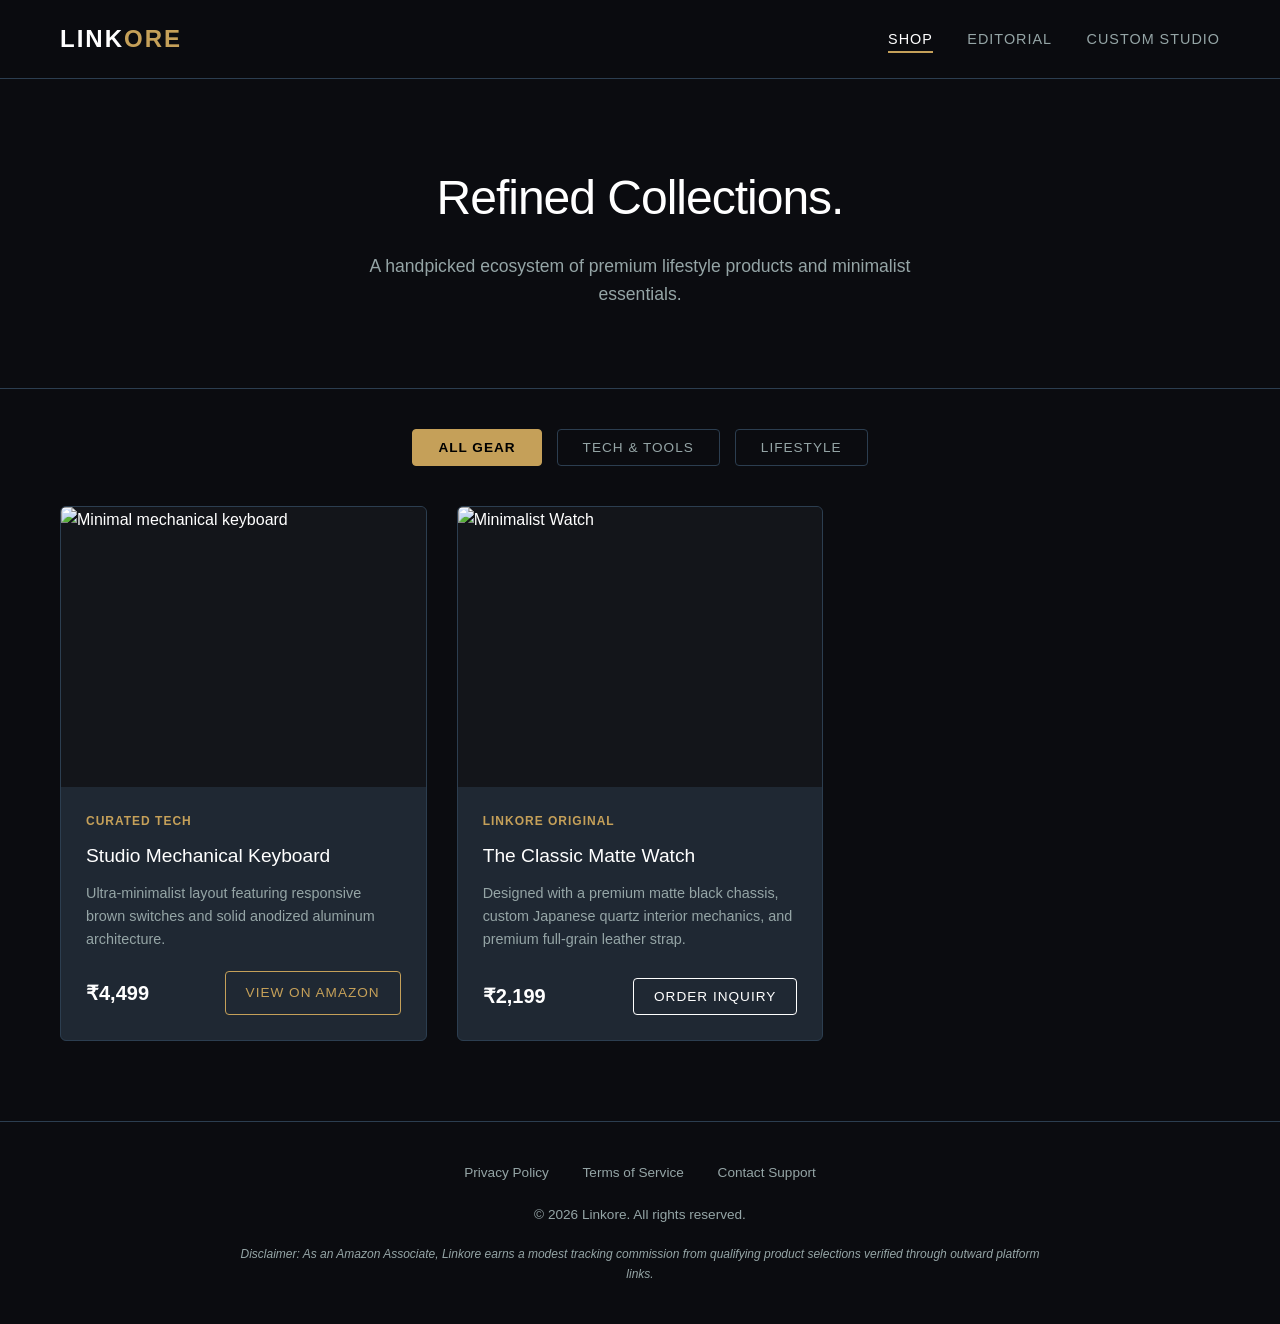
==== index.html @ 754200e3 "index.html" ====
<!DOCTYPE html>
<html lang="en">
<head>
    <meta charset="UTF-8">
    <meta name="viewport" content="width=device-width, initial-scale=1.0">
    <title>Linkore | Premium Curated Essentials</title>
    <link rel="stylesheet" href="style.css">
</head>
<body>

    <header>
        <div class="nav-container">
            <a href="index.html" class="logo">Link<span>ore</span></a>
            <nav>
                <a href="index.html" class="active">Shop</a>
                <a href="blog.html">Editorial</a>
                <a href="customize.html">Custom Studio</a>
            </nav>
        </div>
    </header>

    <section class="hero">
        <h1>Refined Collections.</h1>
        <p>A handpicked ecosystem of premium lifestyle products and minimalist essentials.</p>
    </section>

    <main class="container">
        <!-- Interactive Category Switcher -->
        <div class="category-tabs">
            <button class="tab-btn active" onclick="filterCategory('all')">All Gear</button>
            <button class="tab-btn" onclick="filterCategory('tech')">Tech & Tools</button>
            <button class="tab-btn" onclick="filterCategory('lifestyle')">Lifestyle</button>
        </div>

        <div class="grid" id="product-grid">
            
            <!-- PRODUCT CARD 1: AMAZON AFFILIATE ITEM -->
            <div class="card" data-category="tech">
                <div class="card-img-wrapper">
                    <!-- Paste your product photo link inside src="" below -->
                    <img src="https://images.unsplash.com/photo-1527443224154-c4a3942d3acf?q=80&w=600" alt="Minimal mechanical keyboard">
                </div>
                <div class="card-content">
                    <span class="card-tag">Curated Tech</span>
                    <h3>Studio Mechanical Keyboard</h3>
                    <p>Ultra-minimalist layout featuring responsive brown switches and solid anodized aluminum architecture.</p>
                    <div class="card-footer">
                        <span class="price">₹4,499</span>
                        <!-- Replace internal href with your unique Amazon Affiliate URL -->
                        <a href="https://amazon.in" target="_blank" class="btn btn-amazon">View on Amazon</a>
                    </div>
                </div>
            </div>

            <!-- PRODUCT CARD 2: DROPSHIPPED / INQUIRY ITEM -->
            <div class="card" data-category="lifestyle">
                <div class="card-img-wrapper">
                    <img src="https://images.unsplash.com/photo-1523275335684-37898b6baf30?q=80&w=600" alt="Minimalist Watch">
                </div>
                <div class="card-content">
                    <span class="card-tag">Linkore Original</span>
                    <h3>The Classic Matte Watch</h3>
                    <p>Designed with a premium matte black chassis, custom Japanese quartz interior mechanics, and premium full-grain leather strap.</p>
                    <div class="card-footer">
                        <span class="price">₹2,199</span>
                        <!-- Custom JS link prompts user data processing -->
                        <button class="btn" onclick="openInquiry('The Classic Matte Watch')">Order Inquiry</button>
                    </div>
                </div>
            </div>

        </div>
    </main>

    <footer>
        <div class="footer-links">
            <a href="#">Privacy Policy</a>
            <a href="#">Terms of Service</a>
            <a href="mailto:contact.linkore@gmail.com">Contact Support</a>
        </div>
        <p>&copy; 2026 Linkore. All rights reserved.</p>
        <p class="disclosure">Disclaimer: As an Amazon Associate, Linkore earns a modest tracking commission from qualifying product selections verified through outward platform links.</p>
    </footer>

    <!-- Native Dynamic Category Switcher Script -->
    <script>
        function filterCategory(category) {
            const cards = document.querySelectorAll('.card');
            const buttons = document.querySelectorAll('.tab-btn');
            
            buttons.forEach(btn => btn.classList.remove('active'));
            event.target.classList.add('active');

            cards.forEach(card => {
                if(category === 'all' || card.getAttribute('data-category') === category) {
                    card.style.display = 'flex';
                } else {
                    card.style.display = 'none';
                }
            });
        }

        function openInquiry(productName) {
            // Smooth routing straight into custom studio layout passing product variables
            window.location.href = `customize.html?item=${encodeURIComponent(productName)}`;
        }
    </script>
</body>
</html>
---- style.css ----
/* LINKORE MASTER STYLESHEET - PREMIUM MINIMALIST DARK THEME */
:root {
    --bg-color: #0b0c10;
    --surface-color: #1f2833;
    --text-primary: #ffffff;
    --text-muted: #c5a059; /* Premium Gold Accent */
    --text-secondary: #95a5a6;
    --border-color: #2c3e50;
    --font-sans: -apple-system, BlinkMacSystemFont, "Segoe UI", Roboto, Helvetica, Arial, sans-serif;
}

* {
    box-sizing: border-box;
    margin: 0;
    padding: 0;
}

body {
    background-color: var(--bg-color);
    color: var(--text-primary);
    font-family: var(--font-sans);
    line-height: 1.6;
    padding-top: 80px;
}

/* Header & Navigation */
header {
    background-color: rgba(11, 12, 16, 0.95);
    border-bottom: 1px solid var(--border-color);
    position: fixed;
    top: 0;
    width: 100%;
    z-index: 1000;
    backdrop-filter: blur(10px);
}

.nav-container {
    max-width: 1200px;
    margin: 0 auto;
    display: flex;
    justify-content: space-between;
    align-items: center;
    padding: 20px;
}

.logo {
    font-size: 1.5rem;
    font-weight: 700;
    letter-spacing: 2px;
    text-transform: uppercase;
    color: var(--text-primary);
    text-decoration: none;
}

.logo span {
    color: var(--text-muted);
}

nav a {
    color: var(--text-secondary);
    text-decoration: none;
    margin-left: 30px;
    font-size: 0.9rem;
    text-transform: uppercase;
    letter-spacing: 1px;
    transition: color 0.3s ease;
}

nav a:hover, nav a.active {
    color: var(--text-primary);
    border-bottom: 2px solid var(--text-muted);
    padding-bottom: 4px;
}

/* Layout Containers */
.container {
    max-width: 1200px;
    margin: 40px auto;
    padding: 0 20px;
}

/* Hero Section */
.hero {
    text-align: center;
    padding: 80px 20px;
    background: linear-gradient(180px, #13151a 0%, #0b0c10 100%);
    border-bottom: 1px solid var(--border-color);
    margin-bottom: 40px;
}

.hero h1 {
    font-size: 3rem;
    font-weight: 300;
    margin-bottom: 15px;
    letter-spacing: -1px;
}

.hero p {
    color: var(--text-secondary);
    font-size: 1.1rem;
    max-width: 600px;
    margin: 0 auto;
}

/* Category Switcher Tabs */
.category-tabs {
    display: flex;
    justify-content: center;
    gap: 15px;
    margin-bottom: 40px;
}

.tab-btn {
    background: none;
    border: 1px solid var(--border-color);
    color: var(--text-secondary);
    padding: 10px 25px;
    border-radius: 4px;
    cursor: pointer;
    font-size: 0.85rem;
    text-transform: uppercase;
    letter-spacing: 1px;
    transition: all 0.3s ease;
}

.tab-btn.active, .tab-btn:hover {
    background-color: var(--text-muted);
    color: #000000;
    border-color: var(--text-muted);
    font-weight: 600;
}

/* Grid Layouts */
.grid {
    display: grid;
    grid-template-columns: repeat(auto-fill, minmax(300px, 1fr));
    gap: 30px;
}

/* Premium Product Cards */
.card {
    background-color: var(--surface-color);
    border: 1px solid var(--border-color);
    border-radius: 6px;
    overflow: hidden;
    transition: transform 0.3s ease, border-color 0.3s ease;
    display: flex;
    flex-direction: column;
}

.card:hover {
    transform: translateY(-5px);
    border-color: var(--text-muted);
}

.card-img-wrapper {
    width: 100%;
    height: 280px;
    background-color: #13151a;
    display: flex;
    align-items: center;
    justify-content: center;
    overflow: hidden;
}

.card img {
    width: 100%;
    height: 100%;
    object-fit: cover;
}

.card-content {
    padding: 25px;
    display: flex;
    flex-direction: column;
    flex-grow: 1;
}

.card-tag {
    font-size: 0.75rem;
    text-transform: uppercase;
    letter-spacing: 1px;
    color: var(--text-muted);
    margin-bottom: 10px;
    font-weight: 600;
}

.card h3 {
    font-size: 1.2rem;
    margin-bottom: 10px;
    font-weight: 500;
}

.card p {
    color: var(--text-secondary);
    font-size: 0.9rem;
    margin-bottom: 20px;
    flex-grow: 1;
}

.card-footer {
    display: flex;
    justify-content: space-between;
    align-items: center;
    margin-top: auto;
}

.price {
    font-size: 1.25rem;
    font-weight: 600;
}

.btn {
    display: inline-block;
    background-color: transparent;
    color: var(--text-primary);
    border: 1px solid var(--text-primary);
    padding: 10px 20px;
    font-size: 0.85rem;
    text-transform: uppercase;
    letter-spacing: 1px;
    text-decoration: none;
    border-radius: 4px;
    cursor: pointer;
    transition: all 0.3s ease;
    text-align: center;
}

.btn:hover {
    background-color: var(--text-primary);
    color: var(--bg-color);
}

.btn-amazon {
    border-color: var(--text-muted);
    color: var(--text-muted);
}

.btn-amazon:hover {
    background-color: var(--text-muted);
    color: #000000;
}

/* Premium Form Styles */
.form-container {
    max-width: 600px;
    margin: 40px auto;
    background-color: var(--surface-color);
    padding: 40px;
    border-radius: 8px;
    border: 1px solid var(--border-color);
}

.form-group {
    margin-bottom: 25px;
}

.form-group label {
    display: block;
    margin-bottom: 8px;
    font-size: 0.85rem;
    text-transform: uppercase;
    letter-spacing: 1px;
    color: var(--text-secondary);
}

.form-group input, .form-group select, .form-group textarea {
    width: 100%;
    padding: 12px;
    background-color: var(--bg-color);
    border: 1px solid var(--border-color);
    color: var(--text-primary);
    border-radius: 4px;
    font-family: var(--font-sans);
    font-size: 1rem;
}

.form-group input:focus, .form-group select:focus, .form-group textarea:focus {
    outline: none;
    border-color: var(--text-muted);
}

/* Blog Layout specific styles */
.blog-post {
    background-color: var(--surface-color);
    border: 1px solid var(--border-color);
    border-radius: 6px;
    padding: 30px;
    margin-bottom: 30px;
}

.blog-meta {
    font-size: 0.8rem;
    color: var(--text-secondary);
    margin-bottom: 15px;
}

/* Footer Section */
footer {
    border-top: 1px solid var(--border-color);
    padding: 40px 20px;
    text-align: center;
    margin-top: 80px;
    font-size: 0.85rem;
    color: var(--text-secondary);
}

.footer-links {
    margin-bottom: 20px;
}

.footer-links a {
    color: var(--text-secondary);
    text-decoration: none;
    margin: 0 15px;
}

.footer-links a:hover {
    color: var(--text-primary);
}

.disclosure {
    font-style: italic;
    font-size: 0.75rem;
    max-width: 800px;
    margin: 20px auto 0 auto;
    color: var(--text-secondary);
}
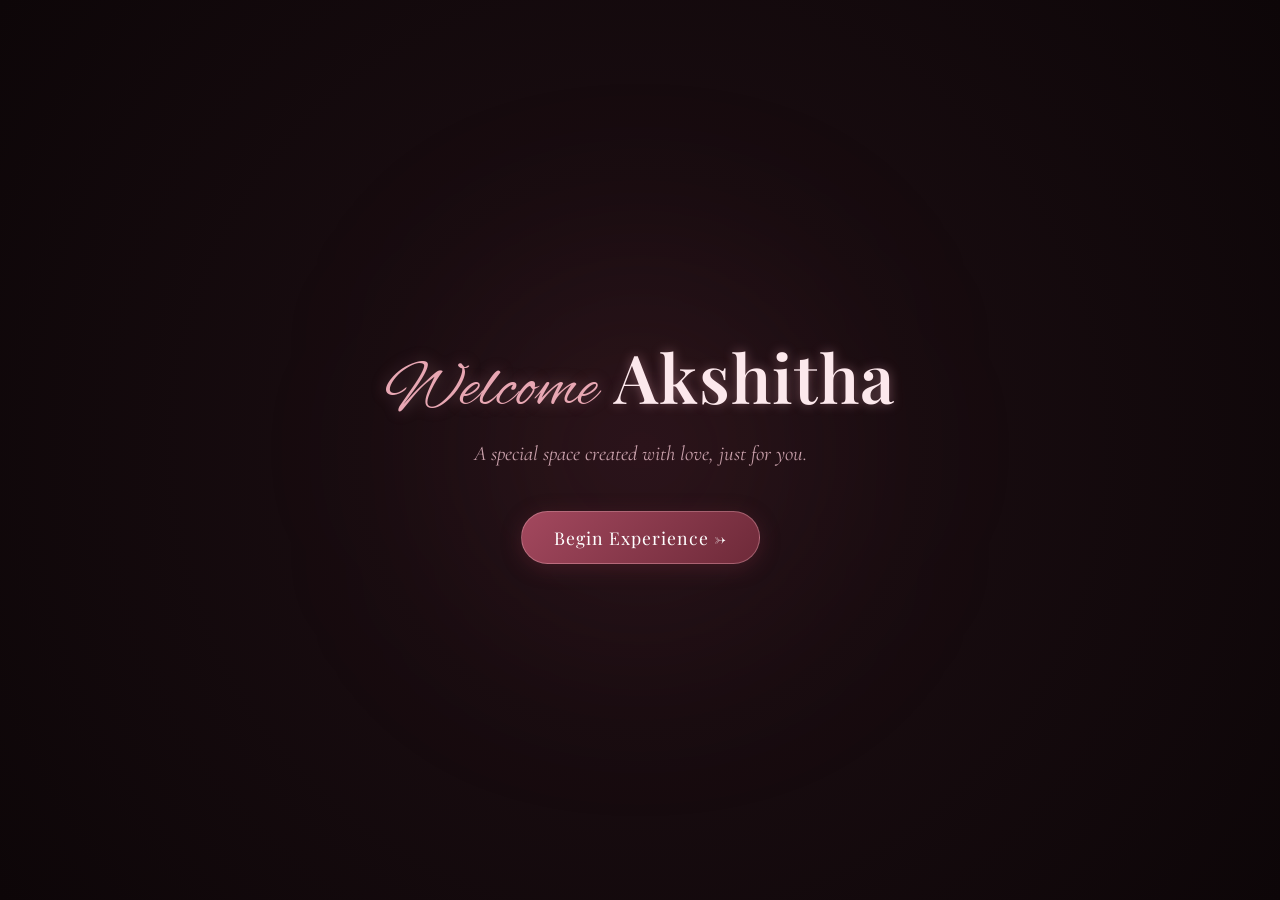
==== commit 0c14916b: "Update index.html" ====
--- a/index.html
+++ b/index.html
@@ -1,109 +1,540 @@
 <!DOCTYPE html>
 <html lang="en">
 <head>
-    <meta charset="UTF-8">
-    <meta name="viewport" content="width=device-width, initial-scale=1.0">
-    <title>Linkore | Premium Curated Essentials</title>
-    <link rel="stylesheet" href="style.css">
+  <meta charset="UTF-8">
+  <meta name="viewport" content="width=device-width, initial-scale=1.0">
+  <title>A Special Surprise</title>
+
+  <!-- Google Fonts: Alex Brush for elegant calligraphy headers, Playfair Display for readable serif titles, Cormorant Garamond for subtexts -->
+  <link rel="preconnect" href="https://fonts.googleapis.com">
+  <link rel="preconnect" href="https://fonts.gstatic.com" crossorigin>
+  <link href="https://fonts.googleapis.com/css2?family=Alex+Brush&family=Cormorant+Garamond:ital,wght@0,400;0,600;1,400&family=Playfair+Display:ital,wght@0,500;0,600;0,700;1,400&display=swap" rel="stylesheet">
+
+  <!-- CryptoJS Library for AES PBKDF2 Client-Side Decryption -->
+  <script src="https://cdnjs.cloudflare.com/ajax/libs/crypto-js/4.1.1/crypto-js.min.js"></script>
+
+  <!-- =========================================================================
+       CUSTOM STYLES / CSS SECTION — DARK ROMANTIC THEME
+     ========================================================================= -->
+  <style>
+    /* Reset & Base Setup */
+    * { box-sizing: border-box; margin: 0; padding: 0; }
+    
+    body {
+      font-family: 'Cormorant Garamond', 'Georgia', serif;
+      background: radial-gradient(circle at center, #1e0f14 0%, #0d0608 100%);
+      color: #f3e5e8;
+      display: flex;
+      justify-content: center;
+      align-items: center;
+      min-height: 100vh;
+      overflow-x: hidden;
+      position: relative;
+    }
+
+    /* Subtle ambient background glow */
+    body::before {
+      content: '';
+      position: absolute;
+      width: 300px;
+      height: 300px;
+      background: rgba(186, 74, 98, 0.15);
+      filter: blur(120px);
+      border-radius: 50%;
+      z-index: 0;
+      pointer-events: none;
+    }
+
+    /* Screen Management */
+    .screen {
+      display: none;
+      width: 100%;
+      max-width: 1100px;
+      margin: 0 auto;
+      padding: 30px 20px;
+      position: relative;
+      z-index: 1;
+      opacity: 0;
+      transform: translateY(15px);
+      transition: opacity 0.8s ease-out, transform 0.8s ease-out;
+    }
+    
+    .screen.active {
+      display: block;
+      opacity: 1;
+      transform: translateY(0);
+    }
+
+    /* Calligraphy Typography Settings */
+    .romantic-heading {
+      font-family: 'Alex Brush', cursive;
+      color: #e8a7b3;
+      text-shadow: 0 0 15px rgba(232, 167, 179, 0.35);
+      font-weight: 400;
+      letter-spacing: 1px;
+    }
+
+    .serif-heading {
+      font-family: 'Playfair Display', serif;
+      letter-spacing: 1px;
+    }
+
+    /* Readable Highlighted Name Style */
+    .highlight-name {
+      font-family: 'Playfair Display', serif;
+      font-weight: 600;
+      letter-spacing: 1px;
+      color: #fce8ec;
+      text-shadow: 0 0 12px rgba(232, 167, 179, 0.4);
+    }
+
+    /* Premium Romantic Buttons */
+    .btn {
+      background: linear-gradient(135deg, #a3485e 0%, #6e2a39 100%);
+      color: #fff;
+      border: 1px solid rgba(232, 167, 179, 0.4);
+      padding: 14px 32px;
+      font-size: 1.1rem;
+      font-family: 'Playfair Display', serif;
+      letter-spacing: 1px;
+      border-radius: 30px;
+      cursor: pointer;
+      margin-top: 20px;
+      box-shadow: 0 4px 20px rgba(110, 42, 57, 0.4);
+      transition: all 0.4s ease;
+    }
+    .btn:hover {
+      background: linear-gradient(135deg, #b8546c 0%, #853344 100%);
+      transform: translateY(-2px);
+      box-shadow: 0 6px 25px rgba(184, 84, 108, 0.6);
+      border-color: rgba(232, 167, 179, 0.7);
+    }
+
+    /* Screen 0: Welcome Screen Styles */
+    #screen-welcome {
+      text-align: center;
+      max-width: 650px;
+    }
+    .welcome-title {
+      font-size: 4.2rem;
+      margin-bottom: 10px;
+      line-height: 1.2;
+    }
+    .welcome-subtitle {
+      font-size: 1.3rem;
+      color: #c9a0ab;
+      font-style: italic;
+      margin-bottom: 25px;
+    }
+
+    /* Screen 1: Passcode Screen Styles */
+    #screen-passcode { 
+      text-align: center; 
+      max-width: 420px; 
+    }
+    .passcode-card {
+      background: rgba(25, 12, 17, 0.7);
+      backdrop-filter: blur(10px);
+      border: 1px solid rgba(232, 167, 179, 0.15);
+      border-radius: 16px;
+      padding: 40px 30px;
+      box-shadow: 0 10px 40px rgba(0,0,0,0.5);
+    }
+    .input-group { margin-top: 25px; }
+    input[type="password"] {
+      width: 100%;
+      padding: 14px;
+      font-size: 1.1rem;
+      background: rgba(10, 5, 7, 0.8);
+      border: 1px solid rgba(232, 167, 179, 0.3);
+      border-radius: 8px;
+      color: #fff;
+      text-align: center;
+      margin-bottom: 15px;
+      outline: none;
+      transition: border-color 0.3s, box-shadow 0.3s;
+    }
+    input[type="password"]:focus {
+      border-color: #e8a7b3;
+      box-shadow: 0 0 10px rgba(232, 167, 179, 0.3);
+    }
+    .error-msg { color: #e66a77; font-size: 0.95rem; margin-top: 15px; display: none; }
+    .loading-msg { color: #e8a7b3; font-size: 0.95rem; margin-top: 15px; display: none; }
+
+    /* Screen 2: Birthday Wish Page Styles */
+    #screen-wish { 
+      text-align: center; 
+      padding: 40px 20px; 
+      max-width: 750px;
+    }
+    .wish-title { 
+      font-size: 3.8rem; 
+      color: #e8a7b3; 
+      margin-bottom: 25px; 
+      line-height: 1.3;
+    }
+    .wish-message { 
+      font-size: 1.35rem; 
+      line-height: 2; 
+      color: #e6d3d7;
+      margin-bottom: 35px; 
+      font-weight: 400;
+    }
+
+    /* Screen 3: Photo Gallery Grid Styles */
+    .gallery-grid {
+      display: grid;
+      grid-template-columns: repeat(auto-fill, minmax(160px, 1fr));
+      gap: 18px;
+      margin-top: 25px;
+    }
+    .gallery-item {
+      aspect-ratio: 1 / 1;
+      overflow: hidden;
+      border-radius: 10px;
+      cursor: pointer;
+      border: 1px solid rgba(232, 167, 179, 0.2);
+      box-shadow: 0 5px 15px rgba(0,0,0,0.4);
+      transition: transform 0.4s ease, border-color 0.4s ease, box-shadow 0.4s ease;
+    }
+    .gallery-item img {
+      width: 100%;
+      height: 100%;
+      object-fit: cover;
+      transition: transform 0.5s ease;
+    }
+    .gallery-item:hover {
+      transform: translateY(-4px);
+      border-color: rgba(232, 167, 179, 0.6);
+      box-shadow: 0 8px 25px rgba(186, 74, 98, 0.3);
+    }
+    .gallery-item:hover img { transform: scale(1.08); }
+
+    /* Album Filter Styles */
+    .album-filters {
+      display: flex;
+      justify-content: center;
+      gap: 12px;
+      margin-bottom: 25px;
+      flex-wrap: wrap;
+    }
+    .filter-btn {
+      background: rgba(25, 12, 17, 0.6);
+      border: 1px solid rgba(232, 167, 179, 0.3);
+      color: #c9a0ab;
+      padding: 8px 20px;
+      border-radius: 20px;
+      cursor: pointer;
+      font-family: 'Cormorant Garamond', serif;
+      font-size: 1.05rem;
+      transition: all 0.3s;
+    }
+    .filter-btn.active, .filter-btn:hover {
+      background: #a3485e;
+      color: #fff;
+      border-color: #e8a7b3;
+    }
+
+    /* Lightbox Modal Styles */
+    .lightbox {
+      display: none;
+      position: fixed;
+      top: 0; left: 0; width: 100%; height: 100%;
+      background: rgba(10, 5, 7, 0.95);
+      backdrop-filter: blur(8px);
+      z-index: 1000;
+      justify-content: center;
+      align-items: center;
+      flex-direction: column;
+      opacity: 0;
+      transition: opacity 0.3s ease;
+    }
+    .lightbox.active { display: flex; opacity: 1; }
+    .lightbox img { 
+      max-width: 90%; 
+      max-height: 82vh; 
+      border-radius: 6px; 
+      border: 1px solid rgba(232, 167, 179, 0.3);
+      box-shadow: 0 0 30px rgba(0,0,0,0.8);
+    }
+    .lightbox-close {
+      position: absolute;
+      top: 25px; right: 35px;
+      color: #e8a7b3; font-size: 2.5rem; cursor: pointer;
+      transition: color 0.3s;
+    }
+    .lightbox-close:hover { color: #fff; }
+  </style>
 </head>
 <body>
 
-    <header>
-        <div class="nav-container">
-            <a href="index.html" class="logo">Link<span>ore</span></a>
-            <nav>
-                <a href="index.html" class="active">Shop</a>
-                <a href="blog.html">Editorial</a>
-                <a href="customize.html">Custom Studio</a>
-            </nav>
-        </div>
-    </header>
-
-    <section class="hero">
-        <h1>Refined Collections.</h1>
-        <p>A handpicked ecosystem of premium lifestyle products and minimalist essentials.</p>
-    </section>
-
-    <main class="container">
-        <!-- Interactive Category Switcher -->
-        <div class="category-tabs">
-            <button class="tab-btn active" onclick="filterCategory('all')">All Gear</button>
-            <button class="tab-btn" onclick="filterCategory('tech')">Tech & Tools</button>
-            <button class="tab-btn" onclick="filterCategory('lifestyle')">Lifestyle</button>
-        </div>
-
-        <div class="grid" id="product-grid">
-            
-            <!-- PRODUCT CARD 1: AMAZON AFFILIATE ITEM -->
-            <div class="card" data-category="tech">
-                <div class="card-img-wrapper">
-                    <!-- Paste your product photo link inside src="" below -->
-                    <img src="https://images.unsplash.com/photo-1527443224154-c4a3942d3acf?q=80&w=600" alt="Minimal mechanical keyboard">
-                </div>
-                <div class="card-content">
-                    <span class="card-tag">Curated Tech</span>
-                    <h3>Studio Mechanical Keyboard</h3>
-                    <p>Ultra-minimalist layout featuring responsive brown switches and solid anodized aluminum architecture.</p>
-                    <div class="card-footer">
-                        <span class="price">₹4,499</span>
-                        <!-- Replace internal href with your unique Amazon Affiliate URL -->
-                        <a href="https://amazon.in" target="_blank" class="btn btn-amazon">View on Amazon</a>
-                    </div>
-                </div>
-            </div>
-
-            <!-- PRODUCT CARD 2: DROPSHIPPED / INQUIRY ITEM -->
-            <div class="card" data-category="lifestyle">
-                <div class="card-img-wrapper">
-                    <img src="https://images.unsplash.com/photo-1523275335684-37898b6baf30?q=80&w=600" alt="Minimalist Watch">
-                </div>
-                <div class="card-content">
-                    <span class="card-tag">Linkore Original</span>
-                    <h3>The Classic Matte Watch</h3>
-                    <p>Designed with a premium matte black chassis, custom Japanese quartz interior mechanics, and premium full-grain leather strap.</p>
-                    <div class="card-footer">
-                        <span class="price">₹2,199</span>
-                        <!-- Custom JS link prompts user data processing -->
-                        <button class="btn" onclick="openInquiry('The Classic Matte Watch')">Order Inquiry</button>
-                    </div>
-                </div>
-            </div>
-
-        </div>
-    </main>
-
-    <footer>
-        <div class="footer-links">
-            <a href="#">Privacy Policy</a>
-            <a href="#">Terms of Service</a>
-            <a href="mailto:contact.linkore@gmail.com">Contact Support</a>
-        </div>
-        <p>&copy; 2026 Linkore. All rights reserved.</p>
-        <p class="disclosure">Disclaimer: As an Amazon Associate, Linkore earns a modest tracking commission from qualifying product selections verified through outward platform links.</p>
-    </footer>
-
-    <!-- Native Dynamic Category Switcher Script -->
-    <script>
-        function filterCategory(category) {
-            const cards = document.querySelectorAll('.card');
-            const buttons = document.querySelectorAll('.tab-btn');
-            
-            buttons.forEach(btn => btn.classList.remove('active'));
-            event.target.classList.add('active');
-
-            cards.forEach(card => {
-                if(category === 'all' || card.getAttribute('data-category') === category) {
-                    card.style.display = 'flex';
-                } else {
-                    card.style.display = 'none';
+  <!-- =========================================================================
+       SCREEN 0: WELCOME SCREEN
+     ========================================================================= -->
+  <section id="screen-welcome" class="screen active">
+    <h1 class="welcome-title">
+      <span class="romantic-heading">Welcome</span> 
+      <span class="highlight-name">Akshitha</span>
+    </h1>
+    <p class="welcome-subtitle">A special space created with love, just for you.</p>
+    <button class="btn" onclick="navigateTo('screen-passcode')">Begin Experience &rarr;</button>
+  </section>
+
+  <!-- =========================================================================
+       SCREEN 1: PASSCODE ENTRY SCREEN
+     ========================================================================= -->
+  <section id="screen-passcode" class="screen">
+    <div class="passcode-card">
+      <h2 class="romantic-heading" style="font-size: 3.5rem; margin-bottom: 5px;">Unlock Your Surprise</h2>
+      <p style="color: #c9a0ab; font-size: 1.05rem;">Enter the secret passcode to reveal your gift.</p>
+      
+      <div class="input-group">
+        <input type="password" id="passcode-input" placeholder="Enter secret key" autocomplete="off">
+        <button class="btn" id="passcode-submit-btn" style="width: 100%; margin-top: 5px;">Unlock</button>
+      </div>
+      
+      <div id="error-message" class="error-msg">Incorrect passcode. Please try again.</div>
+      <div id="loading-message" class="loading-msg">Decrypting memory gallery... Please wait.</div>
+    </div>
+  </section>
+
+  <!-- =========================================================================
+       SCREEN 2: BIRTHDAY WISH PAGE
+     ========================================================================= -->
+  <section id="screen-wish" class="screen">
+    <h1 class="wish-title">
+      <span class="romantic-heading">Happy Birthday,</span> 
+      <span id="wife-name-placeholder" class="highlight-name">Akshitha</span>!
+    </h1>
+    
+    <div class="wish-message">
+      <!-- REPLACE WITH YOUR PERSONAL MESSAGE -->
+      <p>My love, wishing you the happiest birthday filled with joy and magic. You mean the world to me, and every single day with you is a gift I cherish deeply.</p>
+    </div>
+
+    <!-- Optional Background Music Element -->
+    <!-- <audio id="bg-music" src="path/to/music.mp3" loop></audio> -->
+
+    <button class="btn" onclick="navigateTo('screen-gallery')">View Our Memories &rarr;</button>
+  </section>
+
+  <!-- =========================================================================
+       SCREEN 3 & 4: PHOTO GALLERY & ALBUM FILTER VIEW
+     ========================================================================= -->
+  <section id="screen-gallery" class="screen">
+    <h2 class="romantic-heading" style="font-size: 4rem; text-align: center; margin-bottom: 10px;">Our Gallery</h2>
+
+    <!-- Sub-grouping / Category Filters -->
+    <div class="album-filters">
+      <button class="filter-btn active" onclick="filterAlbum('all')">All Photos</button>
+      <button class="filter-btn" onclick="filterAlbum('trips')">Our Trips</button>
+      <button class="filter-btn" onclick="filterAlbum('favorites')">Favorites</button>
+    </div>
+
+    <!-- Photo Thumbnails Grid -->
+    <div id="gallery-container" class="gallery-grid"></div>
+
+    <div style="text-align: center; margin-top: 35px;">
+      <button class="btn" onclick="navigateTo('screen-wish')">&larr; Back to Message</button>
+    </div>
+  </section>
+
+  <!-- =========================================================================
+       SCREEN 5: LIGHTBOX / DETAIL VIEW MODAL
+     ========================================================================= -->
+  <div id="lightbox" class="lightbox" onclick="closeLightbox(event)">
+    <span class="lightbox-close" onclick="closeLightbox(force=true)">&times;</span>
+    <img id="lightbox-img" src="" alt="Full-size memory">
+  </div>
+
+
+  <!-- =========================================================================
+       FUNCTIONAL JAVASCRIPT LOGIC
+     ========================================================================= -->
+  <script>
+    /* -------------------------------------------------------------------------
+       CONFIG & METADATA
+       ------------------------------------------------------------------------- */
+    const WIFE_NAME = "Akshitha"; // Configurable placeholder name
+    const TOTAL_PHOTOS = 50; // Total count of photo1.enc ... photo50.enc
+
+    // Store in-memory decrypted image data URLs once processed
+    const decryptedPhotos = [];
+
+    // Optional album categories (maps photo index to category)
+    function getCategoryForPhoto(index) {
+      if (index % 3 === 0) return 'trips';
+      if (index % 2 === 0) return 'favorites';
+      return 'general';
+    }
+
+    document.getElementById('wife-name-placeholder').textContent = WIFE_NAME;
+
+    /* -------------------------------------------------------------------------
+       SCREEN NAVIGATION CONTROLLER
+       ------------------------------------------------------------------------- */
+    function navigateTo(screenId) {
+      document.querySelectorAll('.screen').forEach(s => s.classList.remove('active'));
+      const targetScreen = document.getElementById(screenId);
+      if (targetScreen) targetScreen.classList.add('active');
+    }
+
+    /* -------------------------------------------------------------------------
+       OPENSSL-COMPATIBLE AES DECRYPTION FUNCTION
+       Handles decryption of AES-256-CBC files encrypted via PBKDF2 with Salt
+       ------------------------------------------------------------------------- */
+    function decryptOpenSSLAES(encryptedArrayBuffer, password) {
+      try {
+        const u8 = new Uint8Array(encryptedArrayBuffer);
+        
+        // OpenSSL files start with "Salted__" header (8 bytes) + 8-byte salt
+        const headerStr = String.fromCharCode.apply(null, u8.subarray(0, 8));
+        if (headerStr !== "Salted__") return null; // Invalid OpenSSL payload
+
+        const salt = CryptoJS.lib.WordArray.create(u8.subarray(8, 16));
+        const ciphertext = CryptoJS.lib.WordArray.create(u8.subarray(16));
+
+        // Derive key and IV matching OpenSSL -pbkdf2 behavior
+        const derivedKeys = CryptoJS.PBKDF2(password, salt, {
+          keySize: (256 + 128) / 32, // 256 bits key + 128 bits IV
+          iterations: 10000,
+          hasher: CryptoJS.algo.SHA256
+        });
+
+        const key = CryptoJS.lib.WordArray.create(derivedKeys.words.slice(0, 8));
+        const iv = CryptoJS.lib.WordArray.create(derivedKeys.words.slice(8, 12));
+
+        // Decrypt
+        const decrypted = CryptoJS.AES.decrypt({ ciphertext: ciphertext }, key, {
+          iv: iv,
+          mode: CryptoJS.mode.CBC,
+          padding: CryptoJS.pad.Pkcs7
+        });
+
+        // Convert decrypted WordArray to base64
+        const base64 = CryptoJS.enc.Base64.stringify(decrypted);
+        if (!base64 || base64.length === 0) return null;
+
+        return 'data:image/jpeg;base64,' + base64;
+      } catch (e) {
+        return null;
+      }
+    }
+
+    /* -------------------------------------------------------------------------
+       PASSCODE SUBMISSION & DATA FETCHING LOGIC
+       ------------------------------------------------------------------------- */
+    document.getElementById('passcode-submit-btn').addEventListener('click', handleUnlock);
+    document.getElementById('passcode-input').addEventListener('keypress', (e) => {
+      if (e.key === 'Enter') handleUnlock();
+    });
+
+    async function handleUnlock() {
+      const passcode = document.getElementById('passcode-input').value.trim();
+      const errorEl = document.getElementById('error-message');
+      const loadingEl = document.getElementById('loading-message');
+
+      if (!passcode) return;
+
+      errorEl.style.display = 'none';
+      loadingEl.style.display = 'block';
+
+      try {
+        // Step 1: Fetch photo1.enc to test passcode validity
+        const testRes = await fetch('photo1.enc');
+        if (!testRes.ok) throw new Error("File fetch failed");
+        const testBuffer = await testRes.arrayBuffer();
+        
+        const testDataUrl = decryptOpenSSLAES(testBuffer, passcode);
+
+        // Step 2: Validate decryption
+        if (!testDataUrl) {
+          errorEl.style.display = 'block';
+          loadingEl.style.display = 'none';
+          return;
+        }
+
+        // Store first decrypted photo
+        decryptedPhotos.push({ id: 1, src: testDataUrl, category: getCategoryForPhoto(1) });
+
+        // Step 3: Passcode is verified! Fetch and decrypt remaining files in background
+        const remainingFetches = [];
+        for (let i = 2; i <= TOTAL_PHOTOS; i++) {
+          remainingFetches.push(
+            fetch(`photo${i}.enc`)
+              .then(res => res.arrayBuffer())
+              .then(buf => {
+                const dataUrl = decryptOpenSSLAES(buf, passcode);
+                if (dataUrl) {
+                  decryptedPhotos.push({ id: i, src: dataUrl, category: getCategoryForPhoto(i) });
                 }
-            });
+              })
+              .catch(() => {}) // Skip missing files gracefully
+          );
         }
 
-        function openInquiry(productName) {
-            // Smooth routing straight into custom studio layout passing product variables
-            window.location.href = `customize.html?item=${encodeURIComponent(productName)}`;
+        await Promise.all(remainingFetches);
+
+        // Sort by photo ID to maintain sequence
+        decryptedPhotos.sort((a, b) => a.id - b.id);
+
+        // Step 4: Populate Gallery & Navigate to Wish Page
+        renderGallery('all');
+        loadingEl.style.display = 'none';
+        
+        // Optional music playback trigger:
+        // document.getElementById('bg-music').play();
+
+        navigateTo('screen-wish');
+
+      } catch (err) {
+        loadingEl.style.display = 'none';
+        errorEl.style.display = 'block';
+      }
+    }
+
+    /* -------------------------------------------------------------------------
+       GALLERY RENDER & ALBUM FILTERING
+       ------------------------------------------------------------------------- */
+    function renderGallery(filterCategory) {
+      const container = document.getElementById('gallery-container');
+      container.innerHTML = '';
+
+      decryptedPhotos.forEach(photo => {
+        if (filterCategory === 'all' || photo.category === filterCategory) {
+          const item = document.createElement('div');
+          item.className = 'gallery-item';
+          item.onclick = () => openLightbox(photo.src);
+
+          const img = document.createElement('img');
+          img.src = photo.src;
+          img.alt = `Memory ${photo.id}`;
+
+          item.appendChild(img);
+          container.appendChild(item);
         }
-    </script>
+      });
+    }
+
+    function filterAlbum(category) {
+      document.querySelectorAll('.filter-btn').forEach(btn => btn.classList.remove('active'));
+      event.target.classList.add('active');
+      renderGallery(category);
+    }
+
+    /* -------------------------------------------------------------------------
+       LIGHTBOX HANDLERS
+       ------------------------------------------------------------------------- */
+    function openLightbox(src) {
+      document.getElementById('lightbox-img').src = src;
+      document.getElementById('lightbox').classList.add('active');
+    }
+
+    function closeLightbox(event, force = false) {
+      if (force || event.target.id === 'lightbox') {
+        document.getElementById('lightbox').classList.remove('active');
+      }
+    }
+  </script>
 </body>
 </html>
